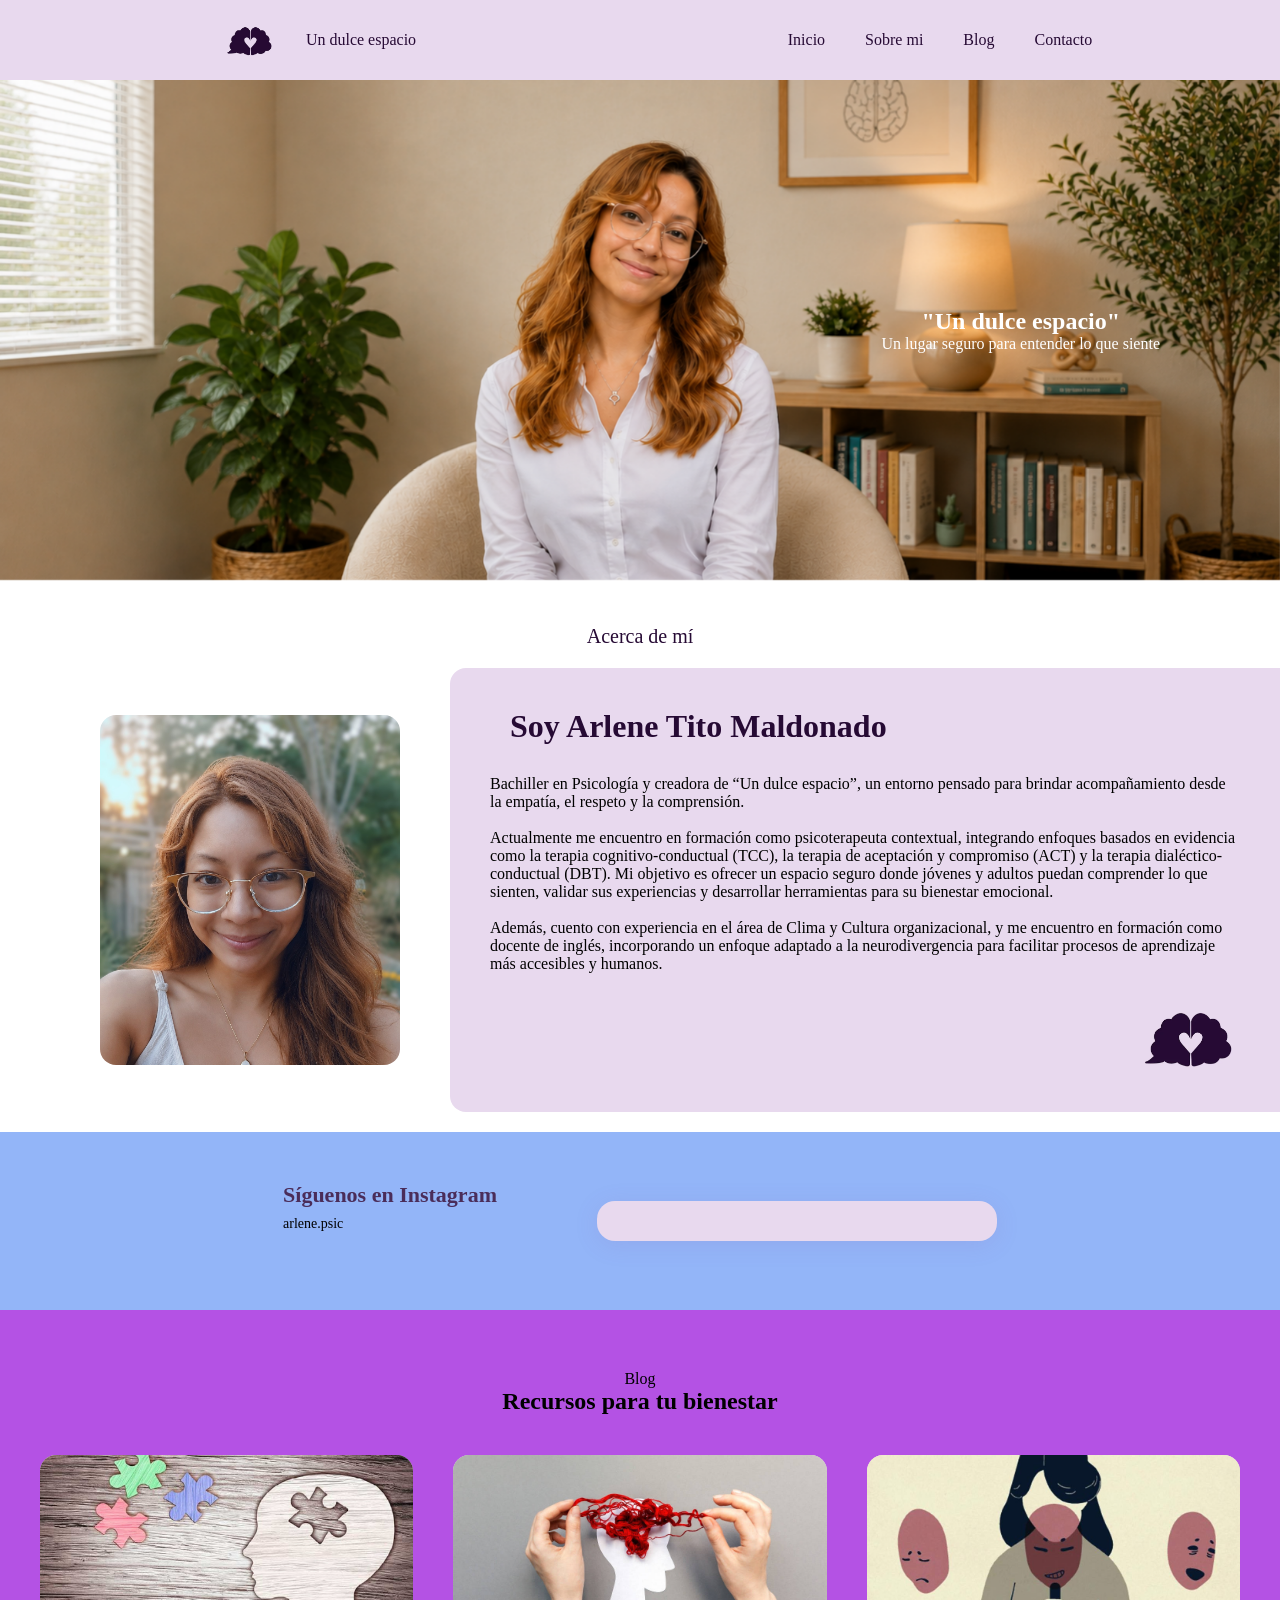
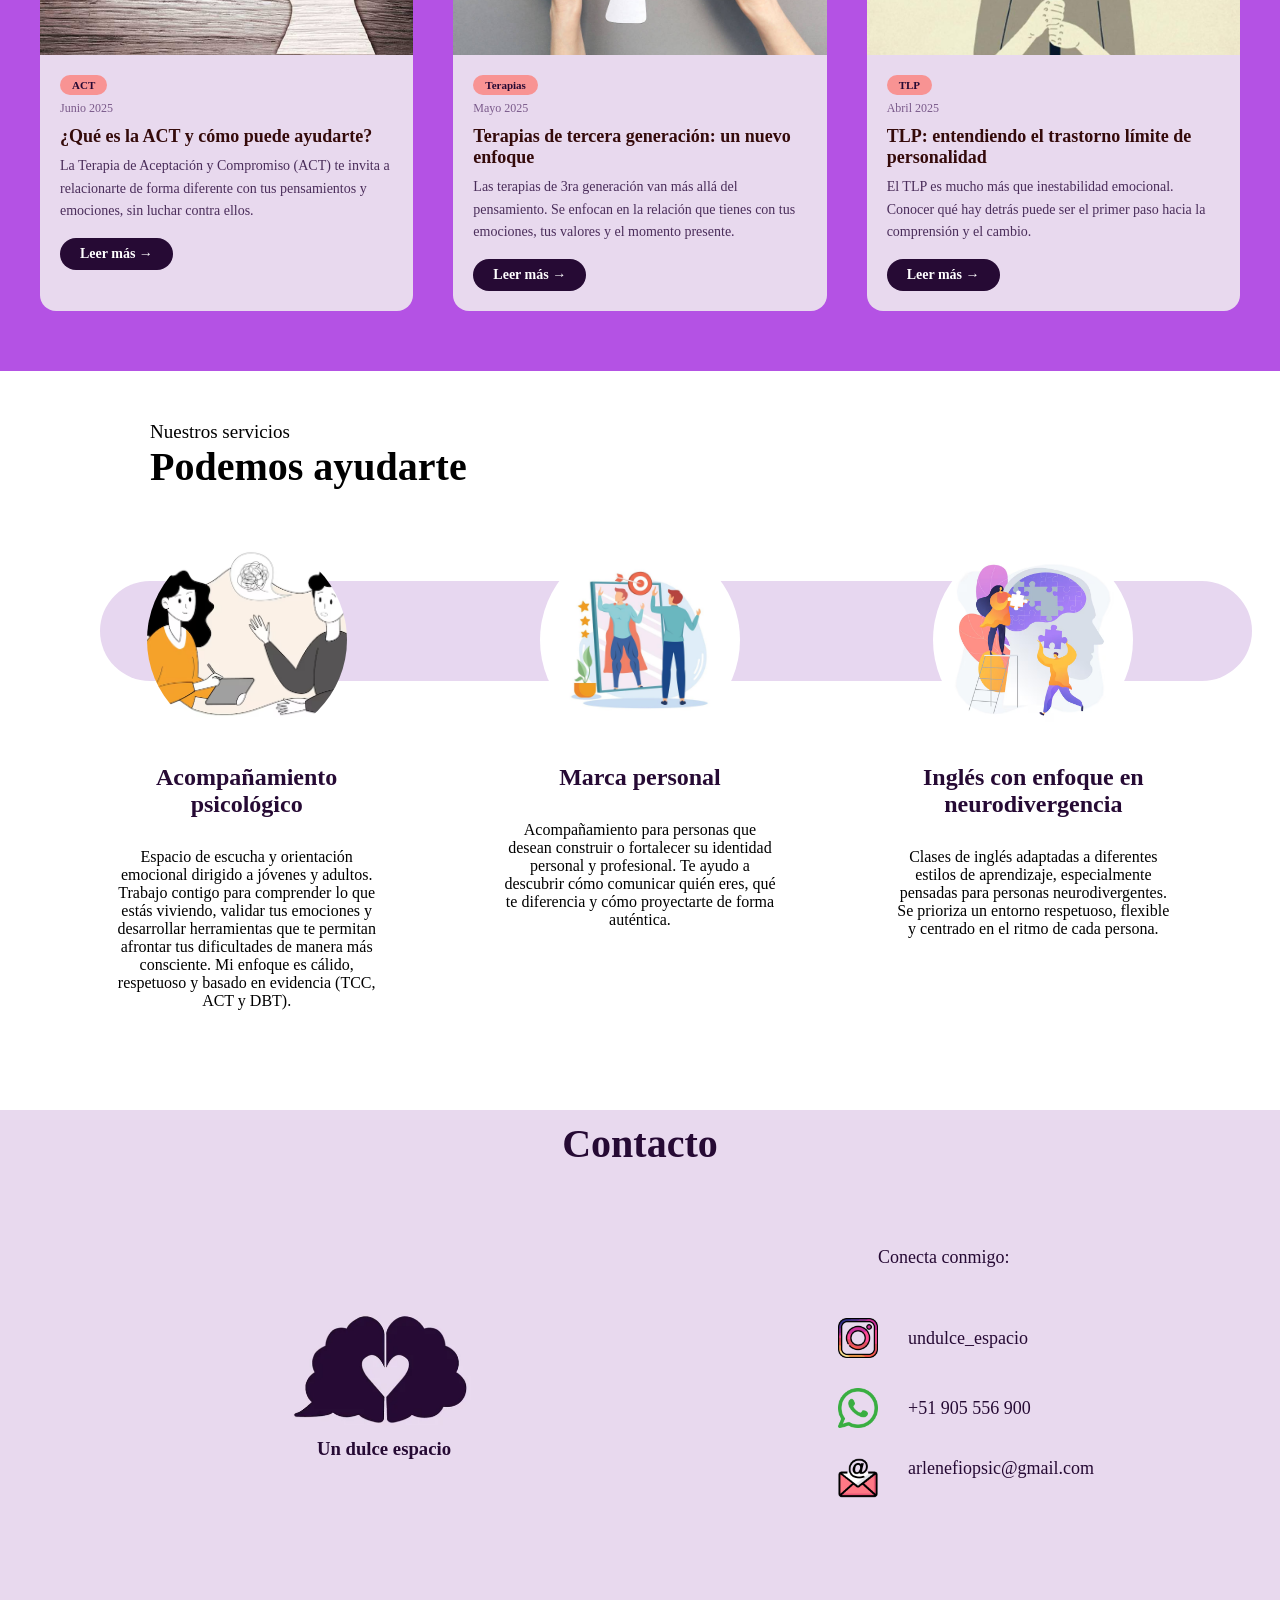
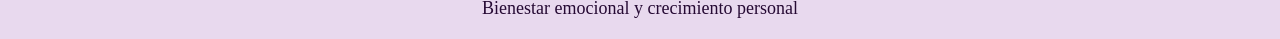
==== index.html @ 8b37759a "primer commit" ====
<!DOCTYPE html>
<html lang="en">

<head>
    <meta charset="UTF-8">
    <meta name="viewport" content="width=device-width, initial-scale=1.0">
    <title>Un dulce espacio</title>
    <link rel="stylesheet" href="/index.css">
    <link rel="stylesheet" href="/hero.css">
    <link rel="stylesheet" href="/acerca_me.css">
    <link rel="stylesheet" href="/insta.css">
    <link rel="stylesheet" href="/services.css">
    <link rel="stylesheet" href="/contact.css">
    <link rel="stylesheet" href="/animacion.css">
    <link rel="stylesheet" href="https://cdn.jsdelivr.net/npm/bootstrap-icons@1.11.3/font/bootstrap-icons.min.css">
</head>

<body>
    <div class="header_main animar" id="inicio">
        <a href="" class="Navbar_iz animar">
            <img src="/img/logo_png_Sf.png" alt="Logo">
            <span class="titulo">Un dulce espacio</span>
        </a>
        <nav class="Navbar_de animar">
            <ul id="menu_lista">
                <li class="Navbar_de_li"><a href="#">Inicio</a></li>
                <li class="Navbar_de_li"><a href="#acerca">Sobre mi</a></li>
                <li class="Navbar_de_li"><a href="#servicio">Blog</a></li>
                <li class="Navbar_de_li"><a href="#contacto">Contacto</a></li>
                <li class="Navbar_de_i"><i class="bi bi-list barra_none" onclick="abrirMenu()"></i></li>
            </ul>
        </nav>
    </div>
    <!--  -->
    <nav class="Navbar_responsive" id="menu">
        <button class="cerrar" onclick="cerrarMenu()">✖</button>
        <ul>
            <li class=""><a href="#" onclick="cerrarMenu()">Inicio</a></li>
            <div class="linea_navbar"></div>
            <li class=""><a href="#acerca" onclick="cerrarMenu()">Sobre mi</a></li>
            <div class="linea_navbar"></div>
            <li class=""><a href="#servicio" onclick="cerrarMenu()">Blog</a></li>
            <div class="linea_navbar"></div>
            <li class=""><a href="#contacto" onclick="cerrarMenu()">Contacto</a></li>
        </ul>
    </nav>
    <!--  -->
    <section class="hero animar_iz">
        <picture>
            <img src="/img/logo_hero.png" alt="Imagen de encabezado">
        </picture>
        <div class="hero_texto animar">
            <h1>"Un dulce espacio"</h1>
            <p>Un lugar seguro para entender lo que siente</p>
        </div>
    </section>
    <!--  -->
    <div class="acerca_id" id="acerca"></div>
    <section class="acerca_me animar_iz">
        <span class="subtitulo">Acerca de mí</span>
        <div class="container_acerca animar">
            <img class="img_psico animar" src="/img/arlene_perso.jpeg" alt="Imagen de acerca de mi">
            <div class="acerca_texto animar">
                <h1>Soy Arlene Tito Maldonado</h1>
                <img class="img_psico2 animar" src="/img/arlene_perso.jpeg" alt="Imagen de acerca de mi">
                <p class="animar">Bachiller en Psicología y creadora de “Un dulce espacio”, un entorno pensado para
                    brindar
                    acompañamiento
                    desde la empatía, el respeto y la comprensión.
                    <br><br>
                    Actualmente me encuentro en formación como psicoterapeuta contextual, integrando enfoques basados en
                    evidencia como la terapia cognitivo-conductual (TCC), la terapia de aceptación y compromiso (ACT) y
                    la
                    terapia dialéctico-conductual (DBT). Mi objetivo es ofrecer un espacio seguro donde jóvenes y
                    adultos
                    puedan comprender lo que sienten, validar sus experiencias y desarrollar herramientas para su
                    bienestar
                    emocional.
                    <br><br>
                    Además, cuento con experiencia en el área de Clima y Cultura organizacional, y me encuentro en
                    formación
                    como docente de inglés, incorporando un enfoque adaptado a la neurodivergencia para facilitar
                    procesos
                    de aprendizaje más accesibles y humanos.
                </p>
                <img class="img_logo" src="/img/logo_png.png" alt="Logo">
            </div>
        </div>
    </section>
    <!--  -->
    <section class="instagram animar_iz">
        <div class="insta_tex animar">
            <h2>Síguenos en Instagram</h2>
            <p class="subtitulo">arlene.psic</p>
        </div>
        <div class="instagram-card animar">
            <blockquote class="instagram-media" data-instgrm-permalink="https://www.instagram.com/arlene.psic/"
                data-instgrm-version="14">
            </blockquote>
            <script async src="//www.instagram.com/embed.js"></script>
        </div>
    </section>
    <div class="servicio_id" id="servicio"></div>
    <!--  -->
    <section class="blog animar" id="blog">
        <span class="subtitulo">Blog</span>
        <h2>Recursos para tu bienestar</h2>
        <div id="blog_container" class="blog_container"></div>
    </section>
    <!--  -->
    <section class="services animar_iz">
        <span>Nuestros servicios</span>
        <h2 class="subtitulo">Podemos ayudarte</h2>
        <div class="linea"></div>
        <div class="services_container animar">
            <div class="service_card animar">
                <img src="/img/img_1.avif" alt="Servicio 1">
                <h2>Acompañamiento psicológico</h2>
                <p>Espacio de escucha y orientación emocional dirigido a jóvenes y adultos. Trabajo contigo para
                    comprender lo que estás viviendo, validar tus emociones y desarrollar herramientas que te permitan
                    afrontar tus dificultades de manera más consciente.
                    Mi enfoque es cálido, respetuoso y basado en evidencia (TCC, ACT y DBT).</p>
            </div>
            <div class="service_card animar">
                <img src="/img/img_2.jpg" alt="Servicio 2">
                <h2>Marca personal</h2>
                <p>Acompañamiento para personas que desean construir o fortalecer su identidad personal y profesional.
                    Te ayudo a descubrir cómo comunicar quién eres, qué te diferencia y cómo proyectarte de forma
                    auténtica.</p>
            </div>
            <div class="service_card animar">
                <img src="/img/img_3.avif" alt="Servicio 3">
                <h2>Inglés con enfoque en neurodivergencia</h2>
                <p>Clases de inglés adaptadas a diferentes estilos de aprendizaje, especialmente pensadas para personas
                    neurodivergentes.
                    Se prioriza un entorno respetuoso, flexible y centrado en el ritmo de cada persona.</p>
            </div>
        </div>
    </section>
    <!--  -->
    <section class="contact animar_iz" id="contacto">
        <h2>Contacto</h2>
        <div class="container animar">
            <div class="logo_contac animar">
                <img src="/img/logo_png.png" alt="Logo">
                <h3>Un dulce espacio</h3>
            </div>
            <div class="info_contac animar">
                <p>Conecta conmigo:</p>
                <div class="item_contacto">
                    <a href="https://www.instagram.com/undulce_espacio" target="_blank">
                        <img src="/img/icon_insta.png" alt="Instagram">
                        <span>undulce_espacio</span>
                    </a>
                </div>
                <div class="item_contacto animar">
                    <a href="https://wa.me/51905556900" target="_blank">
                        <img src="/img/icon_wasap.png" alt="WhatsApp">
                        <span>+51 905 556 900</span>
                    </a>
                </div>
                <div class="item_contacto animar">
                    <img src="/img/icon_correo.png" alt="Correo">
                    <span>arlenefiopsic@gmail.com</span>
                </div>
            </div>
        </div>
        <p>
            Bienestar emocional y crecimiento personal
        </p>
    </section>
    <script src="index.js"></script>
</body>

</html>
---- index.css ----
* {
    margin: 0;
    padding: 0;
    box-sizing: border-box;
}

/* Estilos para el encabezado */
.header_main {
    background-color: #E8D9EE;
    padding: 0;
    /*text-align: center;*/
    display: flex;
    position: fixed;
    z-index: 99;
    width: 100%;
    height: 80px;
    top: 0;
    left: 0;
    transition: 0.10s ease;
    animation: fadeDown 0.8s ease forwards;
}

.header_main.scrolled {
    background: rgba(255, 255, 255, 0.1);
    backdrop-filter: blur(15px);

    box-shadow: 0 4px 10px rgba(0, 0, 0, 0.2);
}

.header_main img {
    width: 52px;
    height: 52px;
    object-fit: contain;
    border-radius: 50%;
}

.Navbar_iz {
    width: 50%;
    display: flex;
    justify-content: center;
    padding: 0;
    align-items: center;
    text-decoration: none;
    color: #260A34;
    gap: 30px;
}

.Navbar_de {
    width: 50%;
    display: flex;
    justify-content: center;
    align-items: center;
    text-decoration: none;
}

.Navbar_responsive {
    display: none;
}

.Navbar_de ul {
    list-style: none;
    display: flex;
    gap: 40px;
}

.barra_none {
    font-size: 20px;
    display: none;
}

.Navbar_de ul li a {
    text-decoration: none;
    color: #260A34;
}


/* CELULAR */
@media (max-width: 768px) {

    /* superior navbar */
    .header_main {
        padding: 12px 20px;
        background-color: #E8D9EE;
        align-items: center;
        justify-content: space-between;
    }

    .Navbar_iz {
        justify-content: flex-start;
    }

    .Navbar_de {
        display: flex;
        justify-content: flex-end;
        margin-right: 30px;
        width: 20%;
    }

    .header_main img {
        width: 30%;
    }

    .barra_none {
        display: block;
        cursor: pointer;

    }

    .Navbar_de_li {
        display: none;
    }

    .Navbar_responsive {
        display: none;
        justify-content: center;
        align-items: center;
        background-color: #E8D9EE;

        width: 100%;
        height: 100vh;

        position: fixed;
        top: 0;
        left: 0;
        z-index: 100;
    }

    .Navbar_responsive ul {
        list-style: none;

        display: flex;
        flex-direction: column;
        align-items: center;

        gap: 20px;

        width: 100%;
        margin-top: 100px;
    }

    .Navbar_responsive ul li {
        text-align: center;
    }

    .Navbar_responsive ul li a {
        text-decoration: none;
        color: #260A34;

        font-size: 18px;

        display: block;

        padding: 5px;
        border-radius: 12px;

        transition: 0.3s;
    }

    .Navbar_responsive ul li a:hover {
        color: #000000;

    }

    .linea_navbar {
        width: 80%;
        height: 2px;
        background-color: #000000;
        border-radius: 10px;
        display: flex;
    }

    .cerrar {
        position: absolute;
        top: 20px;
        right: 20px;

        background: none;
        border: none;

        font-size: 20px;
        cursor: pointer;

        color: #260A34;
    }
}

@keyframes fadeDown {
    from {
        opacity: 0;
        transform: translateY(-20px);
    }

    to {
        opacity: 1;
        transform: translateY(0);
    }
}

#acerca {
    scroll-margin-top: 100px;
}

#servicio {
    scroll-margin-top: 100px;
}

/* blog */
/* ===== BLOG SECTION ===== */
.blog {
    padding: 60px 40px;
    background-color: #b452e4;
    text-align: center;
}

.blog_container {
    display: grid;
    grid-template-columns: repeat(auto-fit, minmax(280px, 1fr));
    gap:40px;
    margin-top:40px;
}

/* ===== TARJETA ===== */
.blog_card {
    background-color: #E8D9EE;
    border-radius: 16px;
    overflow: hidden;
    text-align: left;
}

.blog_card img {
    width: 100%;
    height: 200px;
    object-fit:  cover;
}

.blog_card h3 {
    font-size: 18px;
    font-weight: 600;
    color: #340a0a;
    padding: 0 20px;
    margin-bottom: 8px;
}

.blog_card p {
    font-size: 14px;
    color: #4a2d5a;
    padding: 0 20px;
    line-height: 1.6;
    margin-bottom: 16px;
}

/* ===== BADGES ===== */
.blog_categoria {
    display: inline-block;
    background-color: #f89393;
    color: #260A34;
    font-size: 11px;
    font-weight: 600;
    padding: 4px 12px;
    border-radius: 20px;
    margin: 16px 20px 6px;
}

.blog_fecha {
    display: block;
    font-size: 12px;
    color: #7a5a8a;
    padding: 0 20px;
    margin-bottom: 10px;
}

/* ===== BOTON LEER MAS ===== */
.blog_card a {
    display: inline-block;
    margin: 0 20px 20px;
    color: #ffffff;
    font-size: 14px;
    font-weight: 600;
    text-decoration: none;
    background-color: #260A34;
    padding: 8px 20px;
    border-radius: 20px;
    transition: opacity 0.3s ease;
}

.blog_card a:hover {
    opacity: 0.8;
}
---- hero.css ----
/* Estilos para el encabezado deslizante */
.hero {
    position: relative;
    min-height: 500px;
    margin-top: 80px;
    display: flex;
    align-items: center;
    justify-content: flex-end;
    animation: fadeUp 0.9s ease 0.3s both;
}

.hero picture {
    position: absolute;
    inset: 0;
    /* cubre todo */
    z-index: 0;
    animation: fadeUp 0.9s ease 0.5s both;
}

.hero picture img {
    width: 100%;
    height: 100%;
    object-fit: cover;
}

.hero_texto {
    position: relative;
    z-index: 1;
    /* queda encima de la imagen */
    margin-right: 120px;
    text-align: center;
    color: #ffffff;
    animation: fadeUp 0.9s ease 0.7s both;
}

.hero_texto h1 {
    animation: fadeUp 0.9s ease 0.9s both;
}

.hero_texto p {
    animation: fadeUp 0.9s ease 1.1s both;
}

/* CELULAR */
@media (max-width: 768px) {
    .hero_texto {
        position: relative;
        margin-top: 300px;
        text-align: center;
        color: #000000;
        font-size: 15px;
    }
}

@keyframes fadeUp {
    from {
        opacity: 0;
        transform: translateY(30px);
    }

    to {
        opacity: 1;
        transform: translateY(0);
    }
}
---- acerca_me.css ----
/* Estilos para la sección de acerca de mi */
.acerca_me {
    justify-content: center;
    justify-content: flex-end;
    align-items: flex-end;
}

.acerca_me .subtitulo {
    display: block;
    font-size: 14px;
    color: #260A34;
    margin-top: 45px;
    margin-bottom: 20px;
    text-align: center;
    font-size: 20px;
}

.container_acerca {
    display: flex;
    align-items: center;
    padding: 0 0 0 100px;
    gap: 50px;
    justify-content: flex-start;
}

.acerca_me .img_psico {
    width: 300px;
    height: 350px;
    object-fit: cover;
    border-radius: 16px;
}

.acerca_me .img_psico2 {
    display: none;
}

.acerca_me .img_logo {
    width: 100px;
    display: block;
    margin-left: auto;
    object-fit: cover;
    margin-top: 30px;
}

.acerca_texto {
    background-color: #E8D9EE;
    /* color  */
    padding: 40px;
    border-radius: 16px 0 0 16px;
    position: relative;
    flex: 1;
}

.acerca_texto h1 {
    font-family: 'Playfair Display', serif;
    font-size: 32px;
    color: #260A34;
    margin-bottom: 30px;
    margin-left: 20px;
}

/* CELULAR */
@media (max-width: 768px) {

    /* acerca_me */
    .container_acerca {
        display: flex;
        flex-direction: column;
        align-items: center;
        gap: 20px;
        padding: 0 0 0 0;
        border-radius: 16px;
    }

    .acerca_me {
        align-items: center;
        justify-content: center;
        display: relative;
    }

    .acerca_me .img_psico {
        display: none;
    }

    .acerca_me .img_psico2 {
        display: block;
        width: 100%;
        height: 260px;
        object-fit: cover;
        border-radius: 16px;
        margin-bottom: 16px;
    }

}
---- insta.css ----
/* instagram */
.instagram {
    margin-top: 20px;
    background-color: #93b5f8;
    padding: 50px 20px;
    display: flex;
    align-items: center;
    justify-content: center;
    gap: 100px;
}

.insta_tex {
    display: flex;
    flex-direction: column;
    gap: 8px;
}

.instagram h2 {
    font-size: 22px;
    color: #4a2d5a;
    font-weight: 600;
}

.instagram p.subtitulo {
    font-size: 14px;
    color: #000000;
    margin-bottom: 28px;
}

.instagram-card {
    background: #E8D9EE;
    border-radius: 18px;
    padding: 20px;
    box-shadow: 0 4px 24px rgba(140, 90, 170, 0.13);
    max-width: 400px;
    width: 100%;
    display: flex;
    flex-direction: column;
    align-items: center;
}


/* CELULAR */
@media (max-width: 768px) {
    .instagram {
        flex-direction: column;
        gap: 5px;
    }

    .insta_tex {
        display: flex;
        align-items: center;
    }
}
---- services.css ----
/* services */
.services {
    padding: 50px 100px;
    position: relative;
}

.services span {
    margin-left: 50px;
    font-size: 19px;
}

.services .subtitulo {
    color: #000000;
    margin-left: 50px;
    font-size: 40px;
}

.services_container {
    text-align: center;
    display: flex;
    justify-content: center;
    gap: 100px;
}

.services_container img {
    width: 200px;
    height: 200px;
    object-fit: cover;
    margin-bottom: 20px;
    border-radius: 50%;
}

.service_card {
    align-items: center;
    padding: 50px 10px;
    width: 700px;
}

.service_card h2 {
    color: #260A34;
    margin-bottom: 30px;
}

/* Línea morada atrás */
.linea {
    width: 90%;
    height: 100px;
    background-color: #e7d7f0;
    border-radius: 50px;
    /*position: absolute;
    top: 1870px;
    left: 50%;
    transform: translateX(-50%);*/
    z-index: -1;
    overflow: hidden;
    position: absolute;
    top: 210px;
    display: block;
}

@media (max-width: 768px) {
    .linea {
        display: none;
    }

    .services {
        padding: 20px;
        gap: 0px;
    }

    .services_container {
        flex-direction: column;
        margin-top: 40px;
        padding: 0;
        gap: 30px;
    }

    .service_card {
        width: 100%;
        padding: 50px;
        background-color: #93b5f8;
        border-radius: 16px;
    }

    .service_card h2 {
        color: #000000;
        margin-bottom: 20px;
    }

    .service_card p {
        color: #ffffff;
    }
}
---- contact.css ----
/* contact */
.contact {
    background-color: #E8D9EE;
    width: 100%;
    color: #260A34;

}

.contact h2 {
    font-size: 40px;
    text-align: center;
    padding: 10px 0;
}

.container {
    width: 100%;
    display: flex;
    align-items: center;
}

.logo_contac {
    padding: 20px;
    width: 60%;
    text-align: center;
}

.logo_contac img {
    width: 200px;
    height: auto;
    object-fit: contain;
}

.info_contac {
    width: 40%;
    padding: 50px 70px;
}

.info_contac p {
    text-align: left;
    margin-bottom: 30px;
    gap: 30px;
    display: flex;
    font-size: 18px;
    margin-left: 40px;
}

.item_contacto {
    margin-bottom: 30px;
    gap: 30px;
    display: flex;
    font-size: 18px;
}

.item_contacto a {
    display: flex;
    align-items: center;
    gap: 30px;
    text-decoration: none;
    color: #260A34;
}

.info_contac img {
    width: 40px;
    height: 40px;
    object-fit: contain;
}

.contact p {
    font-size: 18px;
    text-align: center;
    padding: 20px 0;
}

@media (max-width: 768px) {

    /* contact  */
    .contact h2 {
        font-size: 40px;
        justify-content: center;
        display: flex;
        align-items: center;
    }

    .container {
        flex-direction: column-reverse;
    }

    .logo_contac {
        width: 100%;
        padding: 20px 20px;
    }

    .logo_contac img {
        width: 180px;
    }

    .info_contac {
        width: 100%;
        padding: 0 20px;
    }

    .info_contac p {
        align-items: center;
        margin-left: 165px;
        margin-top: -30px;
        margin-bottom: 10px;
        font-size: 16px;
    }

    .item_contacto {
        margin-right: 30px;
        display: flex;
        margin-left: 100px;
    }
}
---- animacion.css ----
.animar {
    opacity: 0;
    transform: translateY(40px);
    transition: opacity 0.7s ease, transform 0.7s ease;
}

.animar_izq {
    opacity: 0;
    transform: translateX(-40px);
    transition: opacity 0.7s ease, transform 0.7s ease;
}

.animar_der {
    opacity: 0;
    transform: translateX(40px);
    transition: opacity 0.7s ease, transform 0.7s ease;
}

.visible {
    opacity: 1 !important;
    transform: translate(0) !important;
}
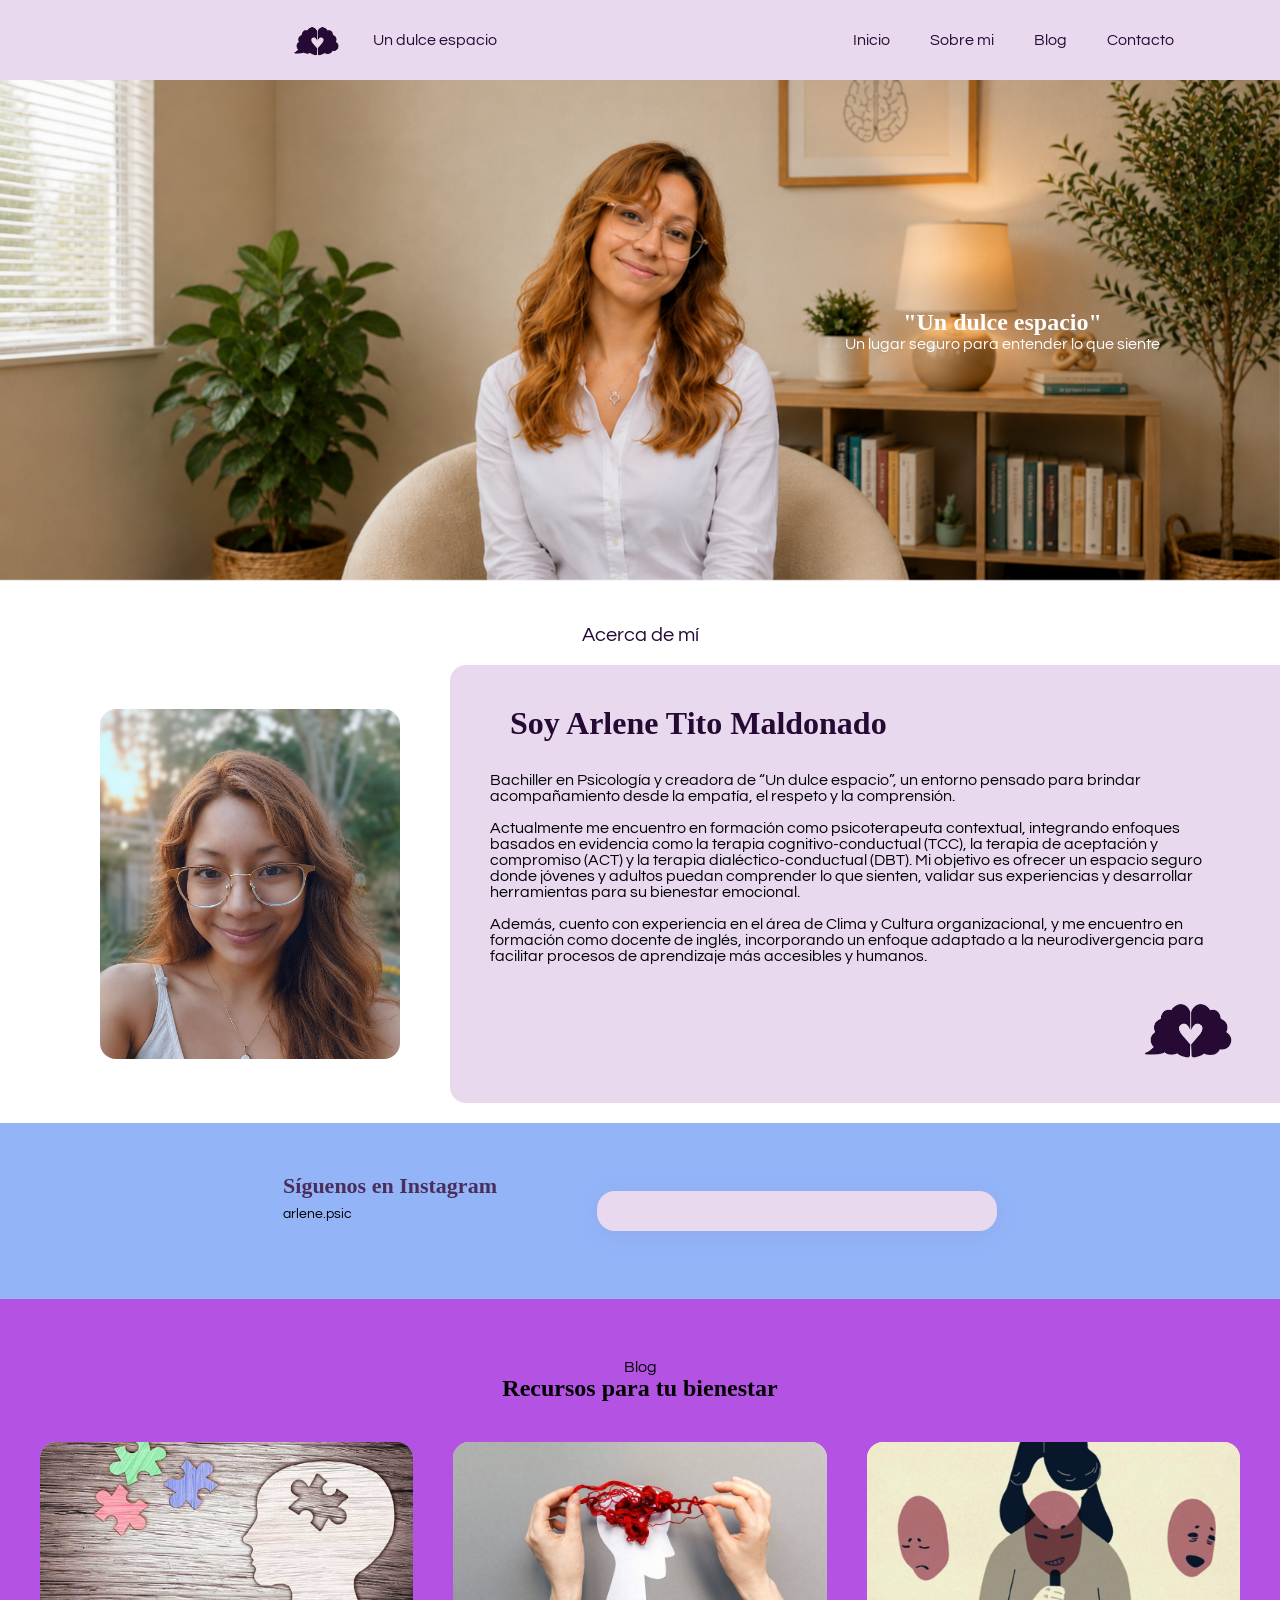
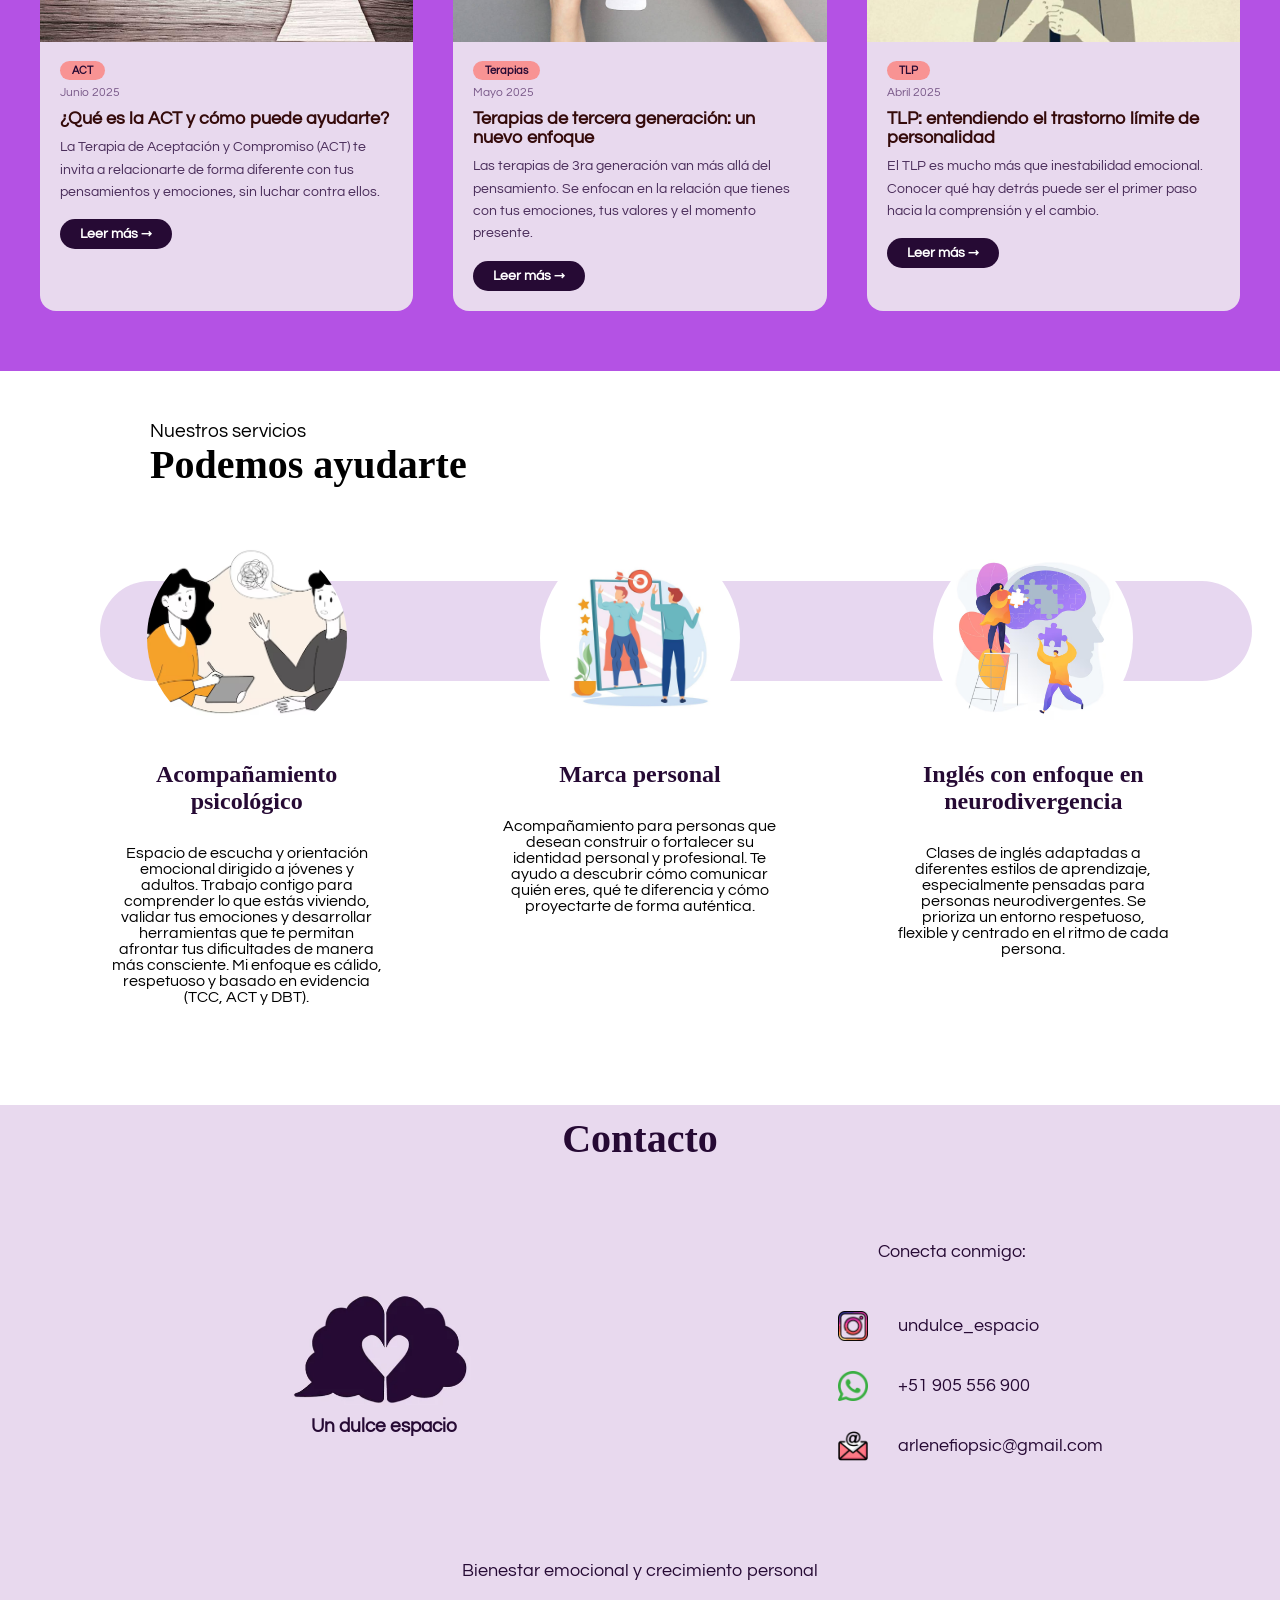
==== commit c022478b: "modificaciones" ====
--- a/index.html
+++ b/index.html
@@ -5,27 +5,28 @@
     <meta charset="UTF-8">
     <meta name="viewport" content="width=device-width, initial-scale=1.0">
     <title>Un dulce espacio</title>
-    <link rel="stylesheet" href="/index.css">
-    <link rel="stylesheet" href="/hero.css">
-    <link rel="stylesheet" href="/acerca_me.css">
-    <link rel="stylesheet" href="/insta.css">
-    <link rel="stylesheet" href="/services.css">
-    <link rel="stylesheet" href="/contact.css">
-    <link rel="stylesheet" href="/animacion.css">
+    <link rel="stylesheet" href="index.css">
+    <link rel="stylesheet" href="hero.css">
+    <link rel="stylesheet" href="acerca_me.css">
+    <link rel="stylesheet" href="insta.css">
+    <link rel="stylesheet" href="services.css">
+    <link rel="stylesheet" href="contact.css">
+    <link rel="stylesheet" href="animacion.css">
+    <link href="https://fonts.googleapis.com/css2?family=Questrial&display=swap" rel="stylesheet">
     <link rel="stylesheet" href="https://cdn.jsdelivr.net/npm/bootstrap-icons@1.11.3/font/bootstrap-icons.min.css">
 </head>
 
 <body>
     <div class="header_main animar" id="inicio">
         <a href="" class="Navbar_iz animar">
-            <img src="/img/logo_png_Sf.png" alt="Logo">
+            <img src="img/logo_png_Sf.png" alt="Logo">
             <span class="titulo">Un dulce espacio</span>
         </a>
         <nav class="Navbar_de animar">
             <ul id="menu_lista">
                 <li class="Navbar_de_li"><a href="#">Inicio</a></li>
                 <li class="Navbar_de_li"><a href="#acerca">Sobre mi</a></li>
-                <li class="Navbar_de_li"><a href="#servicio">Blog</a></li>
+                <li class="Navbar_de_li"><a href="#blog">Blog</a></li>
                 <li class="Navbar_de_li"><a href="#contacto">Contacto</a></li>
                 <li class="Navbar_de_i"><i class="bi bi-list barra_none" onclick="abrirMenu()"></i></li>
             </ul>
@@ -39,7 +40,7 @@
             <div class="linea_navbar"></div>
             <li class=""><a href="#acerca" onclick="cerrarMenu()">Sobre mi</a></li>
             <div class="linea_navbar"></div>
-            <li class=""><a href="#servicio" onclick="cerrarMenu()">Blog</a></li>
+            <li class=""><a href="#blog" onclick="cerrarMenu()">Blog</a></li>
             <div class="linea_navbar"></div>
             <li class=""><a href="#contacto" onclick="cerrarMenu()">Contacto</a></li>
         </ul>
@@ -47,7 +48,7 @@
     <!--  -->
     <section class="hero animar_iz">
         <picture>
-            <img src="/img/logo_hero.png" alt="Imagen de encabezado">
+            <img src="img/logo_hero.png" alt="Imagen de encabezado">
         </picture>
         <div class="hero_texto animar">
             <h1>"Un dulce espacio"</h1>
@@ -59,10 +60,10 @@
     <section class="acerca_me animar_iz">
         <span class="subtitulo">Acerca de mí</span>
         <div class="container_acerca animar">
-            <img class="img_psico animar" src="/img/arlene_perso.jpeg" alt="Imagen de acerca de mi">
+            <img class="img_psico animar" src="img/arlene_perso.jpeg" alt="Imagen de acerca de mi">
             <div class="acerca_texto animar">
                 <h1>Soy Arlene Tito Maldonado</h1>
-                <img class="img_psico2 animar" src="/img/arlene_perso.jpeg" alt="Imagen de acerca de mi">
+                <img class="img_psico2 animar" src="img/arlene_perso.jpeg" alt="Imagen de acerca de mi">
                 <p class="animar">Bachiller en Psicología y creadora de “Un dulce espacio”, un entorno pensado para
                     brindar
                     acompañamiento
@@ -83,7 +84,7 @@
                     procesos
                     de aprendizaje más accesibles y humanos.
                 </p>
-                <img class="img_logo" src="/img/logo_png.png" alt="Logo">
+                <img class="img_logo" src="img/logo_png.png" alt="Logo">
             </div>
         </div>
     </section>
@@ -100,7 +101,6 @@
             <script async src="//www.instagram.com/embed.js"></script>
         </div>
     </section>
-    <div class="servicio_id" id="servicio"></div>
     <!--  -->
     <section class="blog animar" id="blog">
         <span class="subtitulo">Blog</span>
@@ -114,7 +114,7 @@
         <div class="linea"></div>
         <div class="services_container animar">
             <div class="service_card animar">
-                <img src="/img/img_1.avif" alt="Servicio 1">
+                <img src="img/img_1.avif" alt="Servicio 1">
                 <h2>Acompañamiento psicológico</h2>
                 <p>Espacio de escucha y orientación emocional dirigido a jóvenes y adultos. Trabajo contigo para
                     comprender lo que estás viviendo, validar tus emociones y desarrollar herramientas que te permitan
@@ -122,14 +122,14 @@
                     Mi enfoque es cálido, respetuoso y basado en evidencia (TCC, ACT y DBT).</p>
             </div>
             <div class="service_card animar">
-                <img src="/img/img_2.jpg" alt="Servicio 2">
+                <img src="img/img_2.jpg" alt="Servicio 2">
                 <h2>Marca personal</h2>
                 <p>Acompañamiento para personas que desean construir o fortalecer su identidad personal y profesional.
                     Te ayudo a descubrir cómo comunicar quién eres, qué te diferencia y cómo proyectarte de forma
                     auténtica.</p>
             </div>
             <div class="service_card animar">
-                <img src="/img/img_3.avif" alt="Servicio 3">
+                <img src="img/img_3.avif" alt="Servicio 3">
                 <h2>Inglés con enfoque en neurodivergencia</h2>
                 <p>Clases de inglés adaptadas a diferentes estilos de aprendizaje, especialmente pensadas para personas
                     neurodivergentes.
@@ -142,25 +142,21 @@
         <h2>Contacto</h2>
         <div class="container animar">
             <div class="logo_contac animar">
-                <img src="/img/logo_png.png" alt="Logo">
+                <img src="img/logo_png.png" alt="Logo">
                 <h3>Un dulce espacio</h3>
             </div>
             <div class="info_contac animar">
                 <p>Conecta conmigo:</p>
-                <div class="item_contacto">
-                    <a href="https://www.instagram.com/undulce_espacio" target="_blank">
-                        <img src="/img/icon_insta.png" alt="Instagram">
-                        <span>undulce_espacio</span>
-                    </a>
+                <div class="item_contacto animar">
+                    <img src="img/icon_insta.png" alt="Instagram">
+                    <span>undulce_espacio</span>
                 </div>
                 <div class="item_contacto animar">
-                    <a href="https://wa.me/51905556900" target="_blank">
-                        <img src="/img/icon_wasap.png" alt="WhatsApp">
-                        <span>+51 905 556 900</span>
-                    </a>
+                    <img src="img/icon_wasap.png" alt="WhatsApp">
+                    <span>+51 905 556 900</span>
                 </div>
                 <div class="item_contacto animar">
-                    <img src="/img/icon_correo.png" alt="Correo">
+                    <img src="img/icon_correo.png" alt="Correo">
                     <span>arlenefiopsic@gmail.com</span>
                 </div>
             </div>
--- a/index.css
+++ b/index.css
@@ -2,8 +2,11 @@
     margin: 0;
     padding: 0;
     box-sizing: border-box;
-}
-
+    font-family: 'Questrial', sans-serif;
+}
+h1, h2 {
+    font-family: 'OtraFuente', serif;
+}
 /* Estilos para el encabezado */
 .header_main {
     background-color: #E8D9EE;
@@ -35,7 +38,7 @@
 }
 
 .Navbar_iz {
-    width: 50%;
+    width: 80%;
     display: flex;
     justify-content: center;
     padding: 0;
@@ -200,7 +203,7 @@
     scroll-margin-top: 100px;
 }
 
-#servicio {
+#blog {
     scroll-margin-top: 100px;
 }
 
@@ -215,8 +218,8 @@
 .blog_container {
     display: grid;
     grid-template-columns: repeat(auto-fit, minmax(280px, 1fr));
-    gap:40px;
-    margin-top:40px;
+    gap: 40px;
+    margin-top: 40px;
 }
 
 /* ===== TARJETA ===== */
@@ -230,7 +233,7 @@
 .blog_card img {
     width: 100%;
     height: 200px;
-    object-fit:  cover;
+    object-fit: cover;
 }
 
 .blog_card h3 {
--- a/hero.css
+++ b/hero.css
@@ -26,7 +26,6 @@
 .hero_texto {
     position: relative;
     z-index: 1;
-    /* queda encima de la imagen */
     margin-right: 120px;
     text-align: center;
     color: #ffffff;
@@ -44,11 +43,11 @@
 /* CELULAR */
 @media (max-width: 768px) {
     .hero_texto {
-        position: relative;
         margin-top: 300px;
-        text-align: center;
         color: #000000;
         font-size: 15px;
+        margin-left: auto;
+        margin-right: auto;
     }
 }
 
--- a/contact.css
+++ b/contact.css
@@ -49,6 +49,8 @@
     gap: 30px;
     display: flex;
     font-size: 18px;
+    align-items: center;
+    text-align: center;
 }
 
 .item_contacto a {
@@ -60,8 +62,8 @@
 }
 
 .info_contac img {
-    width: 40px;
-    height: 40px;
+    width: 30px;
+    height: 30px;
     object-fit: contain;
 }
 
@@ -83,6 +85,8 @@
 
     .container {
         flex-direction: column-reverse;
+        margin-left: auto;
+        margin-right: auto;
     }
 
     .logo_contac {
@@ -110,6 +114,6 @@
     .item_contacto {
         margin-right: 30px;
         display: flex;
-        margin-left: 100px;
+        margin-left: 70px;
     }
 }
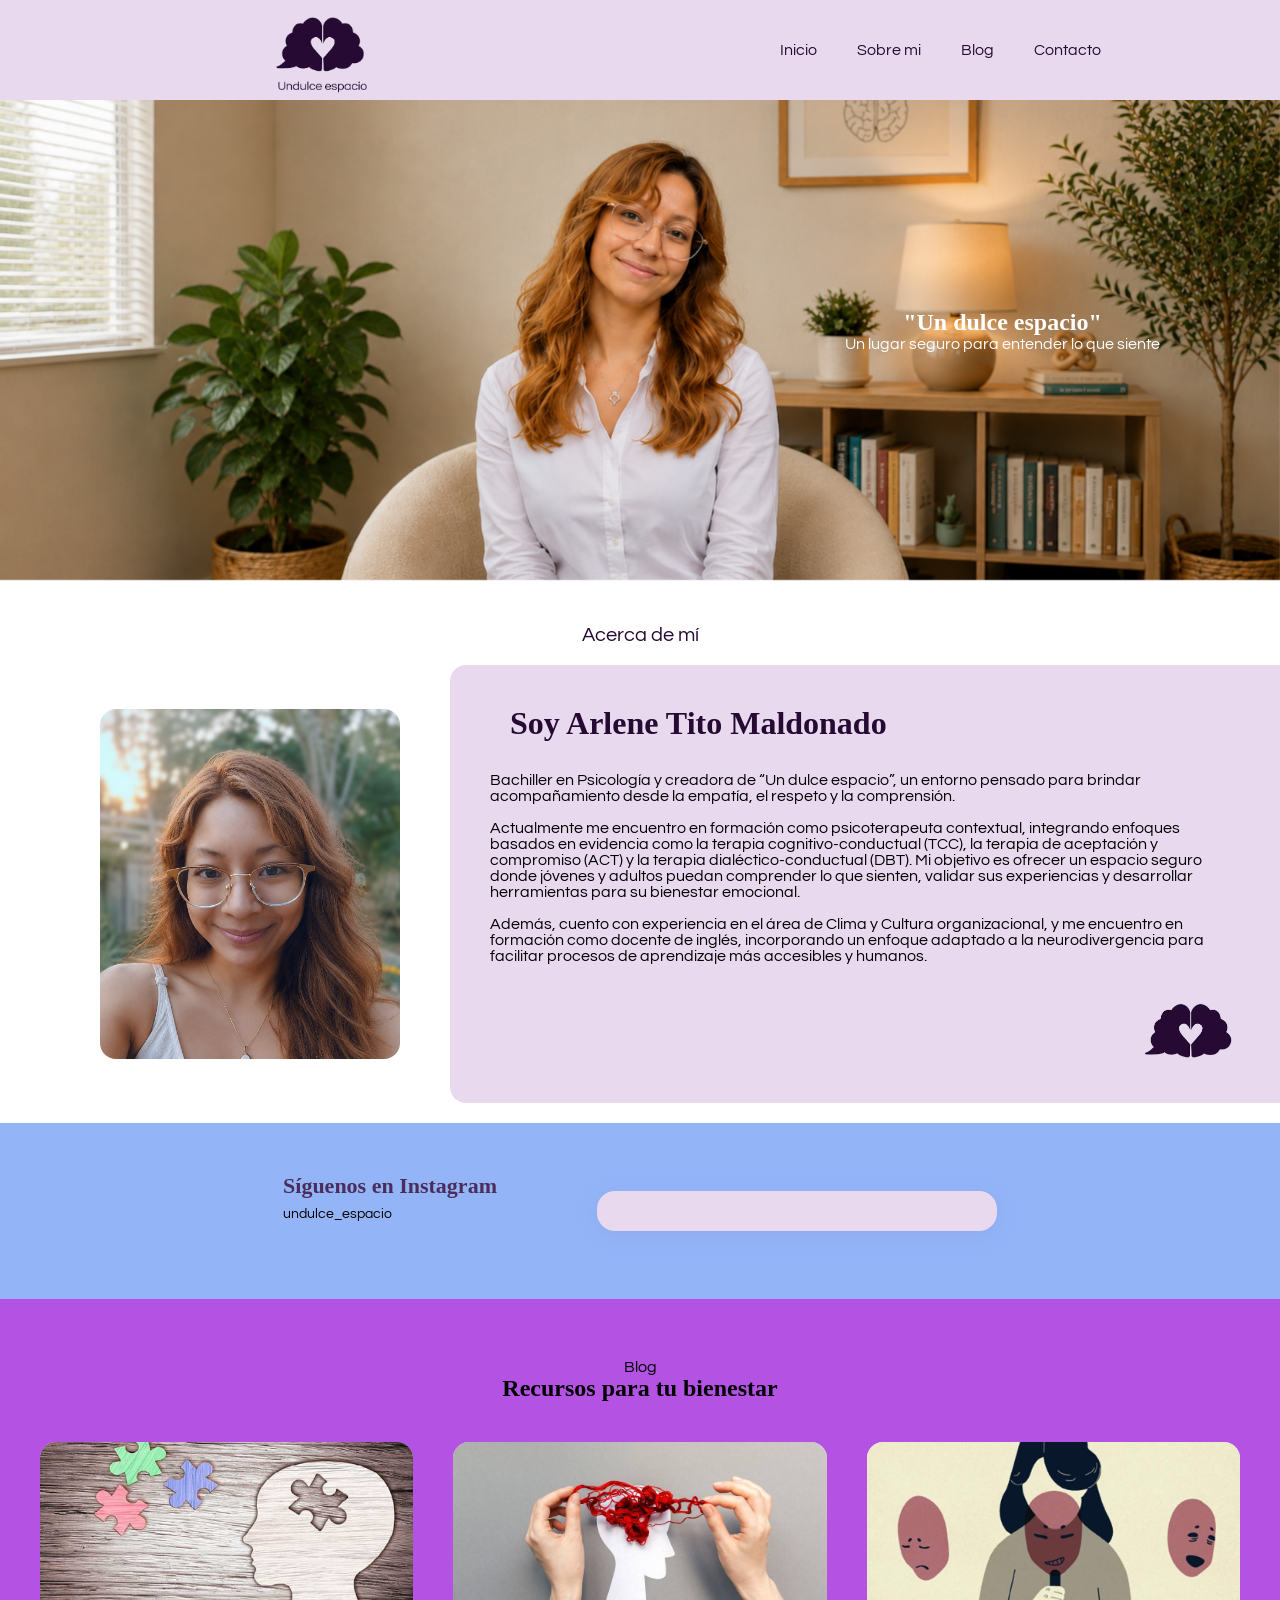
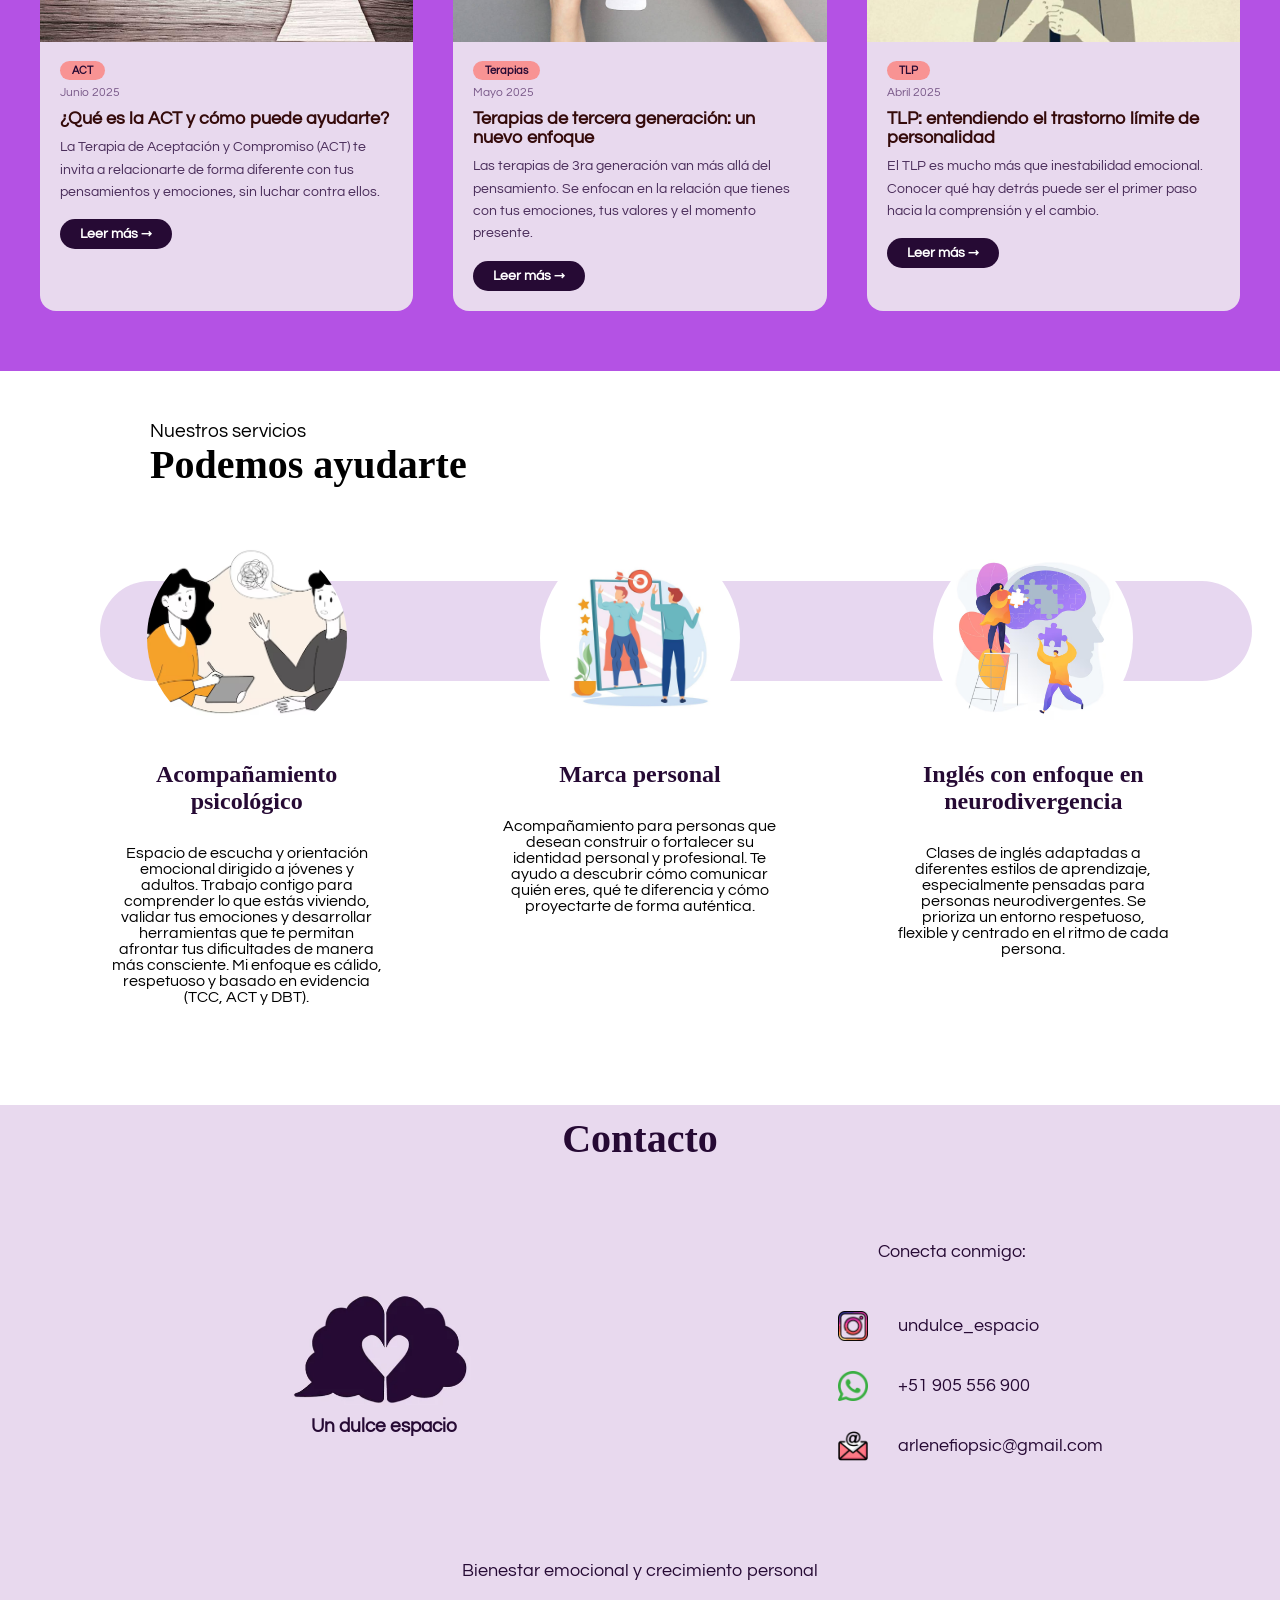
==== commit b836d4a6: "modificaciones" ====
--- a/index.html
+++ b/index.html
@@ -19,8 +19,8 @@
 <body>
     <div class="header_main animar" id="inicio">
         <a href="" class="Navbar_iz animar">
-            <img src="img/logo_png_Sf.png" alt="Logo">
-            <span class="titulo">Un dulce espacio</span>
+            <img src="img/logo_prin.png" alt="Logo">
+            <!-- <span class="titulo">Undulce_espacio</span> -->
         </a>
         <nav class="Navbar_de animar">
             <ul id="menu_lista">
@@ -92,10 +92,10 @@
     <section class="instagram animar_iz">
         <div class="insta_tex animar">
             <h2>Síguenos en Instagram</h2>
-            <p class="subtitulo">arlene.psic</p>
+            <p class="subtitulo">undulce_espacio</p>
         </div>
         <div class="instagram-card animar">
-            <blockquote class="instagram-media" data-instgrm-permalink="https://www.instagram.com/arlene.psic/"
+            <blockquote class="instagram-media" data-instgrm-permalink="https://www.instagram.com/undulce_espacio/"
                 data-instgrm-version="14">
             </blockquote>
             <script async src="//www.instagram.com/embed.js"></script>
--- a/index.css
+++ b/index.css
@@ -16,7 +16,7 @@
     position: fixed;
     z-index: 99;
     width: 100%;
-    height: 80px;
+    height: 100px;
     top: 0;
     left: 0;
     transition: 0.10s ease;
@@ -26,19 +26,17 @@
 .header_main.scrolled {
     background: rgba(255, 255, 255, 0.1);
     backdrop-filter: blur(15px);
-
     box-shadow: 0 4px 10px rgba(0, 0, 0, 0.2);
 }
 
 .header_main img {
-    width: 52px;
-    height: 52px;
+    width: 120px;
+    height: 120px;
     object-fit: contain;
-    border-radius: 50%;
 }
 
 .Navbar_iz {
-    width: 80%;
+    width: 50%;
     display: flex;
     justify-content: center;
     padding: 0;
@@ -90,6 +88,7 @@
 
     .Navbar_iz {
         justify-content: flex-start;
+        width: auto;
     }
 
     .Navbar_de {
@@ -100,28 +99,23 @@
     }
 
     .header_main img {
-        width: 30%;
+        width: 80%;
     }
 
     .barra_none {
         display: block;
         cursor: pointer;
-
-    }
-
+    }
     .Navbar_de_li {
         display: none;
     }
-
     .Navbar_responsive {
         display: none;
         justify-content: center;
         align-items: center;
         background-color: #E8D9EE;
-
         width: 100%;
         height: 100vh;
-
         position: fixed;
         top: 0;
         left: 0;
@@ -130,13 +124,10 @@
 
     .Navbar_responsive ul {
         list-style: none;
-
         display: flex;
         flex-direction: column;
         align-items: center;
-
         gap: 20px;
-
         width: 100%;
         margin-top: 100px;
     }
@@ -148,14 +139,10 @@
     .Navbar_responsive ul li a {
         text-decoration: none;
         color: #260A34;
-
         font-size: 18px;
-
         display: block;
-
         padding: 5px;
         border-radius: 12px;
-
         transition: 0.3s;
     }
 
@@ -176,13 +163,10 @@
         position: absolute;
         top: 20px;
         right: 20px;
-
         background: none;
         border: none;
-
         font-size: 20px;
         cursor: pointer;
-
         color: #260A34;
     }
 }
